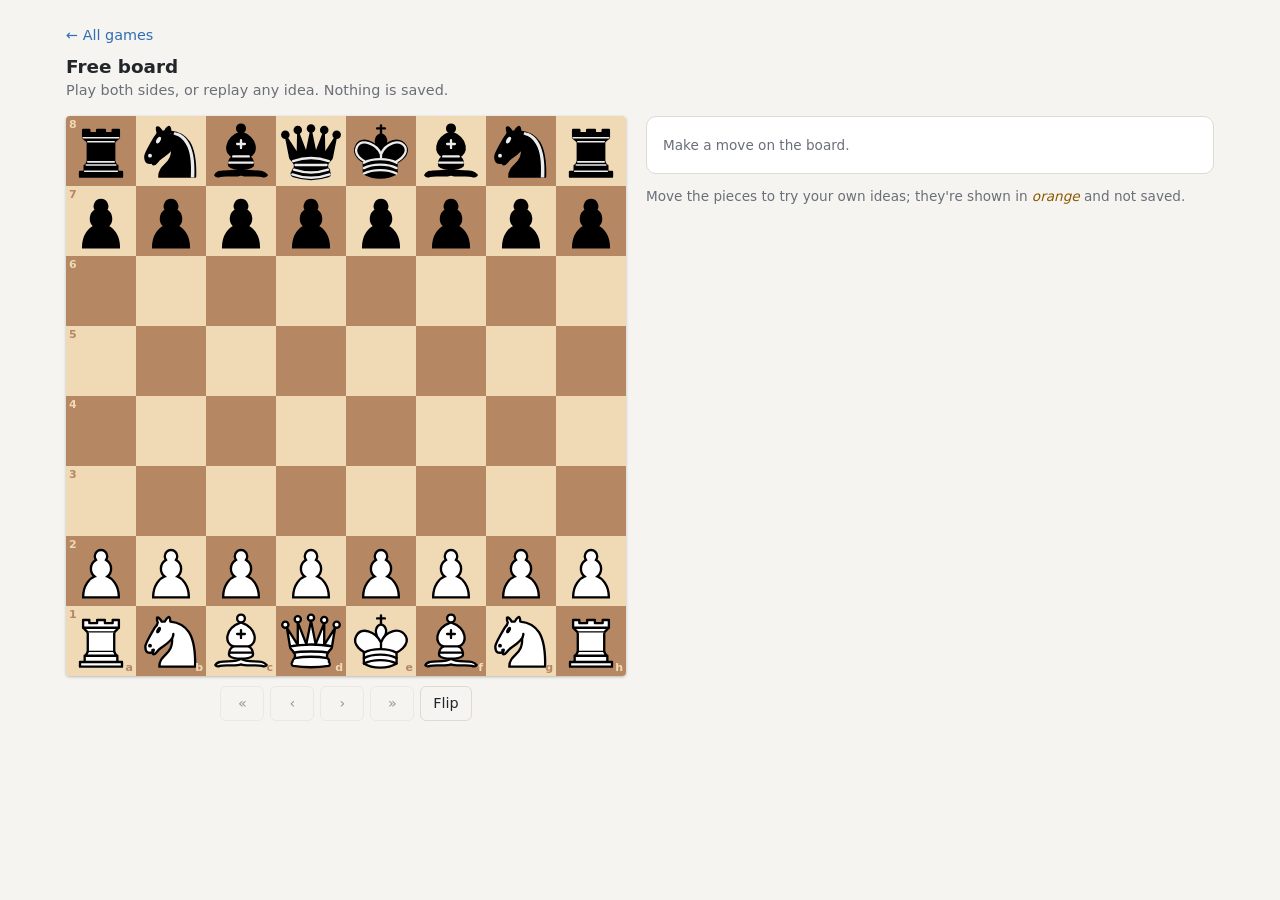
==== static/game.html @ ce4b1ea1 "Vincent's chess games: game list, viewer with variations, free board, admin editor FastAPI + SQLite " ====
<!doctype html>
<html lang="en">
<head>
	<meta charset="utf-8" />
	<meta name="viewport" content="width=device-width, initial-scale=1" />
	<title>Game - Vincent's chess games</title>
	<link rel="icon" href="pieces/wN.svg" type="image/svg+xml" />
	<link rel="stylesheet" href="style.css" />
</head>
<body>
	<main>
		<a class="home-link" href="./">&larr; All games</a>
		<div class="players" id="players">Loading...</div>
		<div class="game-meta" id="meta"></div>
		<p class="error" id="load-error" hidden></p>

		<div class="game-layout" style="margin-top: 14px">
			<div class="board-wrap">
				<div id="board"></div>
				<div class="board-controls">
					<button class="secondary" type="button" id="first" title="Start (Home)">&laquo;</button>
					<button class="secondary" type="button" id="prev" title="Previous move (&larr;)">&lsaquo;</button>
					<button class="secondary" type="button" id="next" title="Next move (&rarr;)">&rsaquo;</button>
					<button class="secondary" type="button" id="last" title="End of this line (End)">&raquo;</button>
					<button class="secondary" type="button" id="flip" title="Flip the board">Flip</button>
				</div>
			</div>

			<div>
				<div class="card">
					<div class="moves" id="moves"></div>
					<div class="current-comment" id="current-comment"></div>
				</div>

				<div class="toolbar" id="visitor-bar">
					<span class="small muted" id="explore-note">Move the pieces to try your own ideas; they're shown in <span style="color: var(--local); font-style: italic">orange</span> and not saved.</span>
					<button class="secondary small hidden" type="button" id="clear-local">Clear my moves</button>
					<a class="button secondary small hidden" id="download-pgn" href="#">Download PGN</a>
				</div>

				<div class="editor card hidden" id="editor">
					<fieldset>
						<legend>Selected move</legend>
						<div class="small muted" id="selected-label"></div>
						<textarea id="comment" rows="3" placeholder="Comment after this move"></textarea>
						<div class="nag-buttons" id="move-nags"></div>
						<div class="nag-buttons" id="position-nags"></div>
						<div class="toolbar" style="margin: 6px 0 0">
							<button class="secondary small" type="button" id="promote" title="Move this variation one place up">Promote variation</button>
							<button class="secondary small" type="button" id="mainline">Make main line</button>
							<button class="danger small" type="button" id="delete-move">Delete from here</button>
						</div>
					</fieldset>
					<fieldset>
						<legend>Game</legend>
						<div class="fields" id="fields"></div>
						<label class="small" style="display: block; margin-top: 8px"><input type="checkbox" id="published" /> Published (visible to visitors)</label>
					</fieldset>
					<div class="toolbar">
						<button type="button" id="save">Save</button>
						<span id="save-status" class="small"></span>
					</div>
					<details>
						<summary class="small">Load PGN into this game</summary>
						<p class="small muted">Replaces this game's moves and details with the first game in the text. Save afterwards.</p>
						<textarea id="pgn-text" rows="6" spellcheck="false"></textarea>
						<div class="toolbar"><button class="secondary small" type="button" id="pgn-load">Load</button><span id="pgn-status" class="small"></span></div>
					</details>
					<div class="toolbar" style="justify-content: flex-end">
						<button class="danger small" type="button" id="delete-game">Delete game</button>
					</div>
				</div>
			</div>
		</div>
	</main>
	<script type="module" src="game.js"></script>
</body>
</html>
---- static/style.css ----
:root {
	--bg: #f5f4f0;
	--fg: #22252a;
	--muted: #6a6f78;
	--card: #ffffff;
	--line: #dedbd3;
	--accent: #2f6db5;
	--accent-fg: #ffffff;
	--danger: #b3261e;
	--ok: #2e7d32;
	--local: #8a5a00;
	--light-sq: #f0d9b5;
	--dark-sq: #b58863;
	--current: rgba(47, 109, 181, 0.16);
}
@media (prefers-color-scheme: dark) {
	:root {
		--bg: #17191c;
		--fg: #e6e8eb;
		--muted: #9aa1ab;
		--card: #202328;
		--line: #33373e;
		--accent: #6ea8ff;
		--accent-fg: #0d1520;
		--danger: #ff7b72;
		--ok: #7ccf83;
		--local: #e6b450;
		--current: rgba(110, 168, 255, 0.2);
	}
}
* { box-sizing: border-box; }
body { margin: 0; background: var(--bg); color: var(--fg); font: 15px/1.5 system-ui, -apple-system, "Segoe UI", Roboto, sans-serif; }
a { color: var(--accent); }
main { max-width: 1180px; margin: 0 auto; padding: 24px 16px 48px; }
h1 { margin: 0 0 4px; font-size: 1.6rem; }
h2 { margin: 28px 0 10px; font-size: 1.05rem; }
.muted { color: var(--muted); }
.small { font-size: 0.85rem; }
.error { color: var(--danger); }
.hidden, [hidden] { display: none !important; }
a.home-link { display: inline-block; margin-bottom: 6px; text-decoration: none; font-size: 0.9rem; }
.toolbar { display: flex; flex-wrap: wrap; gap: 8px; align-items: center; margin: 12px 0; }
button, .button {
	font: inherit; font-size: 0.9rem; padding: 6px 12px; border-radius: 6px; cursor: pointer;
	border: 1px solid var(--accent); background: var(--accent); color: var(--accent-fg); text-decoration: none; display: inline-block;
}
button.secondary, .button.secondary { background: transparent; color: var(--fg); border-color: var(--line); }
button.danger { background: transparent; color: var(--danger); border-color: var(--danger); }
button:disabled { opacity: 0.45; cursor: default; }
button.small { padding: 3px 8px; font-size: 0.82rem; }
input, select, textarea {
	font: inherit; padding: 6px 8px; border: 1px solid var(--line); border-radius: 6px; background: var(--card); color: var(--fg); max-width: 100%;
}
textarea { width: 100%; }
.card { background: var(--card); border: 1px solid var(--line); border-radius: 10px; padding: 14px 16px; }
.badge { display: inline-block; font-size: 0.75rem; padding: 1px 7px; border-radius: 10px; background: rgba(138, 90, 0, 0.15); color: var(--local); margin-left: 6px; vertical-align: middle; }

/* -- game list -- */
table.games { width: 100%; border-collapse: collapse; background: var(--card); border: 1px solid var(--line); border-radius: 10px; overflow: hidden; }
table.games th, table.games td { text-align: left; padding: 8px 10px; border-bottom: 1px solid var(--line); vertical-align: top; }
table.games th { font-size: 0.8rem; text-transform: uppercase; letter-spacing: 0.04em; color: var(--muted); font-weight: 600; }
table.games tr:last-child td { border-bottom: none; }
table.games tbody tr { cursor: pointer; }
table.games tbody tr:hover td { background: var(--current); }
table.games .club { display: block; color: var(--muted); font-size: 0.82rem; }
table.games .result { white-space: nowrap; font-weight: 600; }
@media (max-width: 700px) {
	table.games .wide { display: none; }
}

/* -- game page layout -- */
.game-layout { display: grid; grid-template-columns: minmax(280px, 560px) minmax(280px, 1fr); gap: 20px; align-items: start; }
@media (max-width: 860px) { .game-layout { grid-template-columns: 1fr; } }
.players { font-size: 1.15rem; font-weight: 600; }
.players .vs { color: var(--muted); font-weight: 400; margin: 0 6px; }
.game-meta { color: var(--muted); font-size: 0.9rem; }

/* -- board -- */
.board-wrap { width: 100%; max-width: 560px; }
.board {
	position: relative; display: grid; grid-template-columns: repeat(8, 1fr); width: 100%; aspect-ratio: 1;
	border-radius: 4px; overflow: hidden; user-select: none; -webkit-user-select: none; touch-action: none;
	box-shadow: 0 1px 3px rgba(0, 0, 0, 0.25);
}
.sq { position: relative; aspect-ratio: 1; }
.sq.light { background: var(--light-sq); }
.sq.dark { background: var(--dark-sq); }
.sq img { position: absolute; inset: 0; width: 100%; height: 100%; cursor: grab; }
.sq.last::before { content: ""; position: absolute; inset: 0; background: rgba(205, 210, 106, 0.55); }
.sq.selected::before { content: ""; position: absolute; inset: 0; background: rgba(20, 85, 30, 0.45); }
.sq.check::before { content: ""; position: absolute; inset: 0; background: radial-gradient(circle, rgba(255, 0, 0, 0.8) 0%, rgba(231, 0, 0, 0.4) 40%, transparent 70%); }
.sq.target::after { content: ""; position: absolute; left: 36%; top: 36%; width: 28%; height: 28%; border-radius: 50%; background: rgba(20, 85, 30, 0.45); pointer-events: none; }
.sq.capture::after { left: 4%; top: 4%; width: 92%; height: 92%; background: transparent; border: 5px solid rgba(20, 85, 30, 0.45); box-sizing: border-box; }
.sq .coord { position: absolute; font-size: 11px; font-weight: 600; pointer-events: none; z-index: 1; line-height: 1; }
.sq .coord.rank { left: 3px; top: 3px; }
.sq .coord.file { right: 3px; bottom: 3px; }
.sq.light .coord { color: var(--dark-sq); }
.sq.dark .coord { color: var(--light-sq); }
.drag-ghost { position: fixed; transform: translate(-50%, -50%); pointer-events: none; z-index: 1000; }
.promotion { position: absolute; inset: 0; background: rgba(0, 0, 0, 0.45); display: flex; align-items: center; justify-content: center; gap: 8px; z-index: 10; }
.promotion button { width: 18%; aspect-ratio: 1; padding: 4px; background: var(--light-sq); border: 2px solid #fff; border-radius: 8px; }
.promotion img { width: 100%; height: 100%; }
.board-controls { display: flex; gap: 6px; justify-content: center; margin-top: 10px; flex-wrap: wrap; }
.board-controls button { min-width: 44px; }

/* -- move list -- */
.moves { max-height: 60vh; overflow-y: auto; line-height: 1.9; }
.moves .move { cursor: pointer; padding: 1px 3px; border-radius: 4px; white-space: nowrap; }
.moves .move:hover { background: var(--current); }
.moves .move.current { background: var(--accent); color: var(--accent-fg); }
.moves .move.local { color: var(--local); font-style: italic; }
.moves .move.local.current { color: var(--accent-fg); }
.moves .num { color: var(--muted); }
.moves .main > .move { font-weight: 600; }
.moves .variation { margin: 2px 0 2px 14px; padding-left: 8px; border-left: 2px solid var(--line); font-size: 0.93em; }
.moves .comment { color: var(--muted); font-style: italic; margin: 0 3px; }
.moves .game-comment { display: block; margin-bottom: 6px; }
.moves .result { font-weight: 600; margin-left: 4px; }
.current-comment { margin-top: 10px; white-space: pre-wrap; }

/* -- editor -- */
.editor fieldset { border: 1px solid var(--line); border-radius: 8px; padding: 10px 12px; margin: 0 0 12px; }
.editor legend { font-weight: 600; font-size: 0.9rem; padding: 0 4px; }
.fields { display: grid; grid-template-columns: repeat(auto-fill, minmax(170px, 1fr)); gap: 8px; }
.fields label { display: flex; flex-direction: column; gap: 2px; font-size: 0.82rem; color: var(--muted); }
.nag-buttons { display: flex; flex-wrap: wrap; gap: 4px; margin: 6px 0; }
.nag-buttons button { min-width: 38px; }
.nag-buttons button.on { background: var(--accent); color: var(--accent-fg); border-color: var(--accent); }
.dirty { color: var(--local); font-weight: 600; }
footer { margin-top: 40px; color: var(--muted); font-size: 0.85rem; }
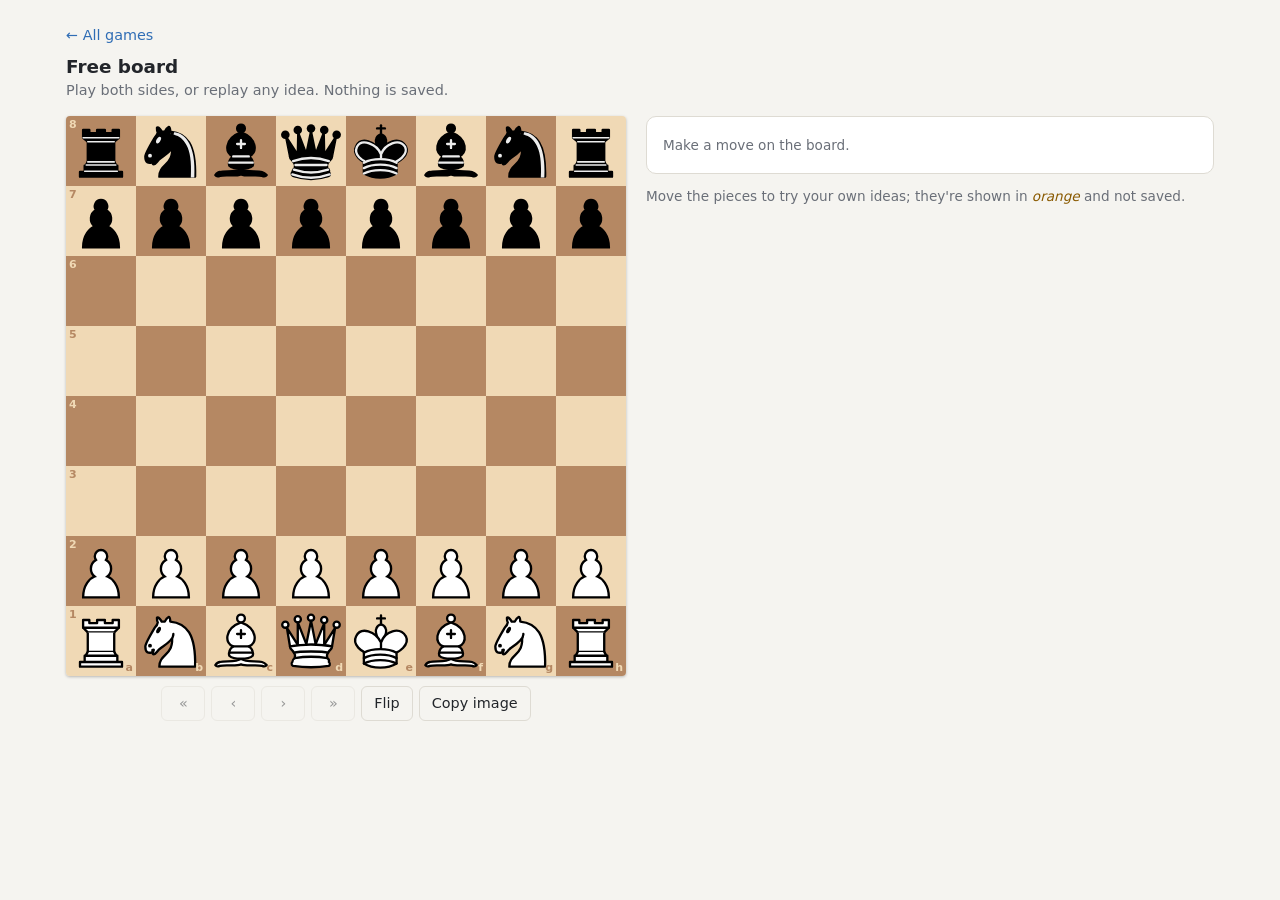
==== commit c6a308a5: "Copy board as image; dates as "Oct 9, 2026", entered as dd-mm-yyyy - "Copy image" under the board co" ====
--- a/static/game.html
+++ b/static/game.html
@@ -23,6 +23,7 @@
 					<button class="secondary" type="button" id="next" title="Next move (&rarr;)">&rsaquo;</button>
 					<button class="secondary" type="button" id="last" title="End of this line (End)">&raquo;</button>
 					<button class="secondary" type="button" id="flip" title="Flip the board">Flip</button>
+					<button class="secondary" type="button" id="copy-png" title="Copy the board as an image (PNG)">Copy image</button>
 				</div>
 			</div>
 
@@ -36,6 +37,7 @@
 					<span class="small muted" id="explore-note">Move the pieces to try your own ideas; they're shown in <span style="color: var(--local); font-style: italic">orange</span> and not saved.</span>
 					<button class="secondary small hidden" type="button" id="clear-local">Clear my moves</button>
 					<a class="button secondary small hidden" id="download-pgn" href="#">Download PGN</a>
+					<a class="button secondary small hidden" id="analyze-chesscom" href="#" target="_blank" rel="noopener" title="Open this game in Chess.com's analysis board (new tab)">Analyze at Chess.com</a>
 				</div>
 
 				<div class="editor card hidden" id="editor">
--- a/static/style.css
+++ b/static/style.css
@@ -52,6 +52,7 @@
 	font: inherit; padding: 6px 8px; border: 1px solid var(--line); border-radius: 6px; background: var(--card); color: var(--fg); max-width: 100%;
 }
 textarea { width: 100%; }
+input.invalid { border-color: var(--danger); outline-color: var(--danger); }
 .card { background: var(--card); border: 1px solid var(--line); border-radius: 10px; padding: 14px 16px; }
 .badge { display: inline-block; font-size: 0.75rem; padding: 1px 7px; border-radius: 10px; background: rgba(138, 90, 0, 0.15); color: var(--local); margin-left: 6px; vertical-align: middle; }
 
